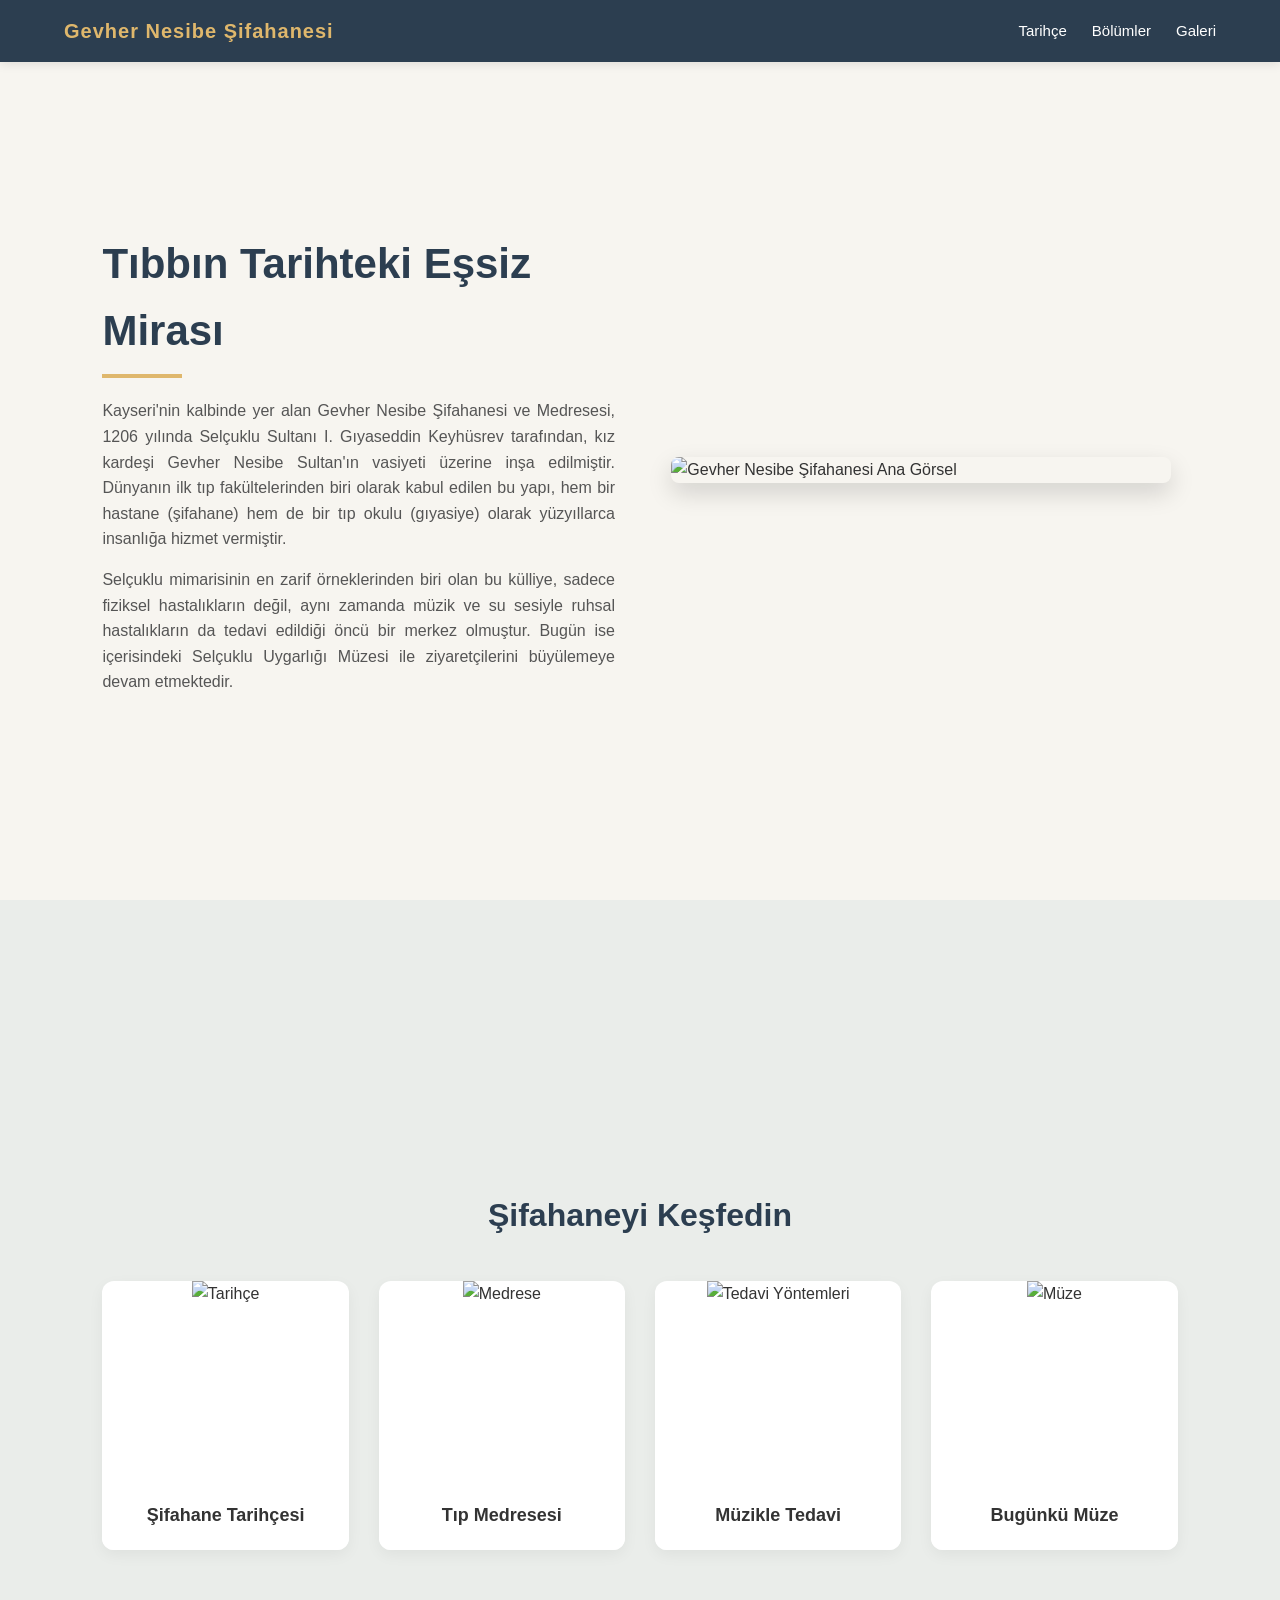
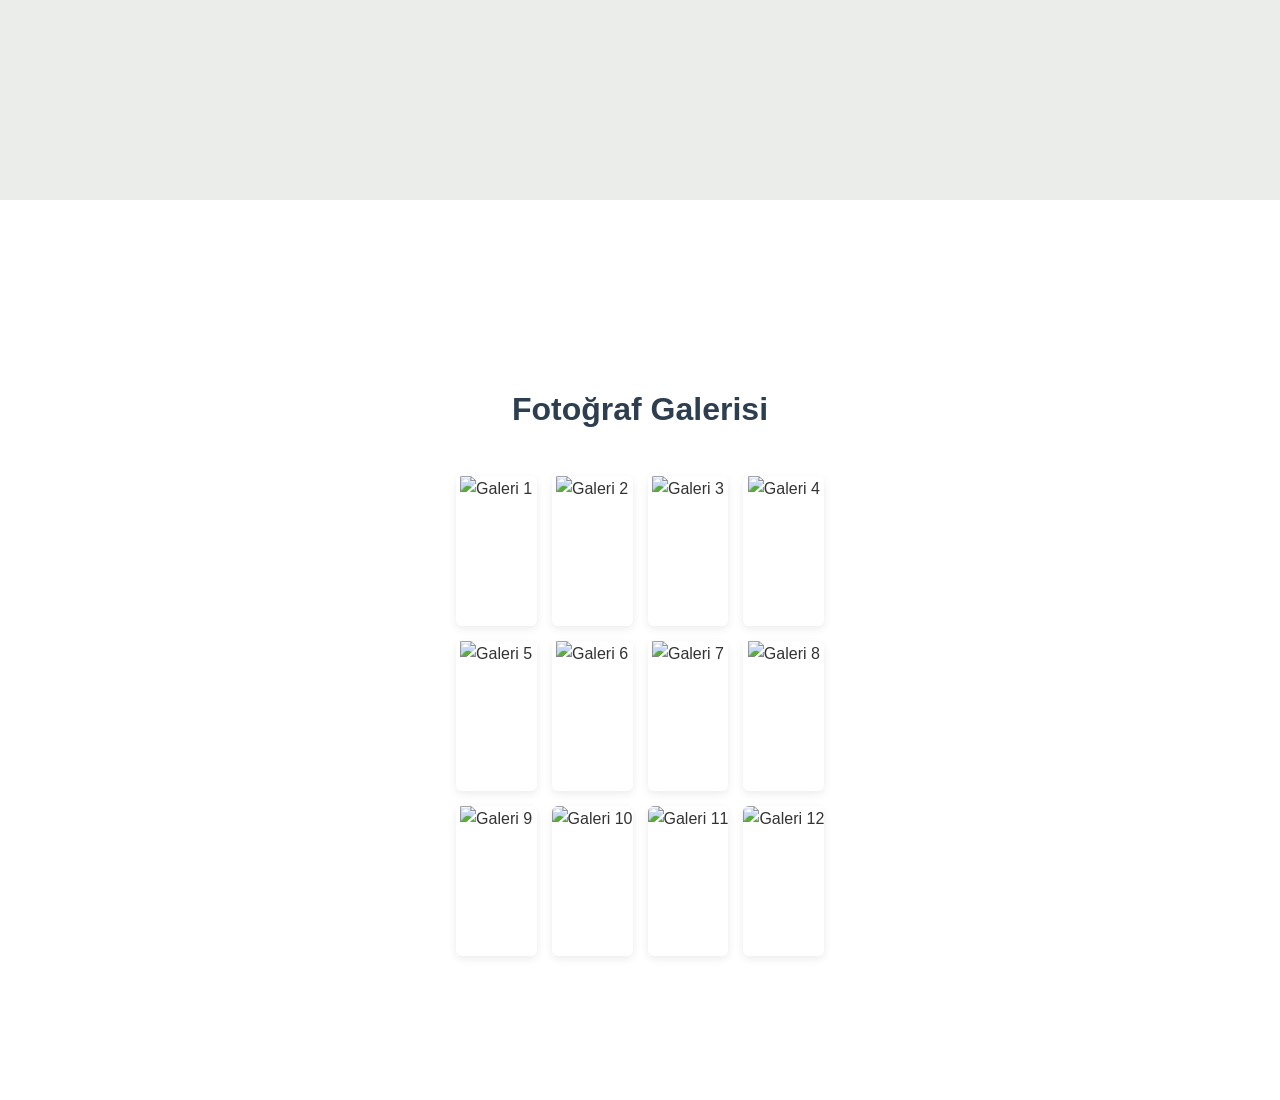
==== index.html @ 8f938eb9 "Add files via upload" ====
<!DOCTYPE html>
<html lang="tr">
<head>
    <meta charset="UTF-8">
    <meta name="viewport" content="width=device-width, initial-scale=1.0">
    <title>Gevher Nesibe Şifahanesi Tasarımı</title>
    <style>
        /* --- GENEL AYARLAR --- */
        * {
            margin: 0;
            padding: 0;
            box-sizing: border-box;
            font-family: 'Segoe UI', Tahoma, Geneva, Verdana, sans-serif;
            scroll-behavior: smooth;
        }

        body {
            background-color: #f7f5f0;
            color: #333;
            line-height: 1.6;
        }

        /* --- NAVBAR (GEZİNTİ ÇUBUĞU) --- */
        .navbar {
            position: fixed;
            top: 0;
            left: 0;
            width: 100%;
            background-color: #2c3e50;
            padding: 15px 5%;
            display: flex;
            justify-content: space-between;
            align-items: center;
            z-index: 1000;
            box-shadow: 0 2px 10px rgba(0,0,0,0.1);
        }

        .navbar .logo {
            color: #dfb76c;
            font-size: 20px;
            font-weight: bold;
            text-decoration: none;
            letter-spacing: 1px;
        }

        .nav-links {
            list-style: none;
            display: flex;
            gap: 25px;
        }

        .nav-links a {
            color: #fff;
            text-decoration: none;
            font-size: 15px;
            transition: color 0.3s ease;
        }

        .nav-links a:hover {
            color: #dfb76c;
        }

        /* --- SAYFA YAPILARI --- */
        .section {
            padding: 100px 8% 60px 8%;
            min-height: 100vh;
            display: flex;
            flex-direction: column;
            justify-content: center;
        }

        /* --- 1. SAYFA / GİRİŞ BÖLÜMÜ --- */
        #giris {
            background-color: #f7f5f0;
        }

        .hero-container {
            display: flex;
            align-items: center;
            gap: 50px;
        }

        .hero-text {
            flex: 1;
        }

        .hero-text h1 {
            font-size: 42px;
            color: #2c3e50;
            margin-bottom: 20px;
            position: relative;
        }

        .hero-text h1::after {
            content: '';
            display: block;
            width: 80px;
            height: 4px;
            background-color: #dfb76c;
            margin-top: 10px;
        }

        .hero-text p {
            font-size: 16px;
            color: #555;
            margin-bottom: 15px;
            text-align: justify;
        }

        .hero-image {
            flex: 1;
            display: flex;
            justify-content: center;
        }

        .hero-image img {
            width: 100%;
            max-width: 500px;
            height: auto;
            border-radius: 8px;
            box-shadow: 0 10px 25px rgba(0,0,0,0.15);
            object-fit: cover;
        }

        /* --- 2. SAYFA / MENÜ & KARTLAR BÖLÜMÜ --- */
        #kesfet {
            background-color: #eaedea;
            text-align: center;
        }

        #kesfet h2 {
            font-size: 32px;
            color: #2c3e50;
            margin-bottom: 40px;
        }

        .card-grid {
            display: grid;
            grid-template-columns: repeat(auto-fit, minmax(220px, 1fr));
            gap: 30px;
            width: 100%;
        }

        .card {
            background-color: #fff;
            border-radius: 12px;
            overflow: hidden;
            box-shadow: 0 5px 15px rgba(0,0,0,0.05);
            text-decoration: none;
            color: #333;
            /* İstediğin mini büyüme ve yumuşak geçiş efekti */
            transition: transform 0.4s cubic-bezier(0.175, 0.885, 0.32, 1.275), background-color 0.3s ease, box-shadow 0.3s ease;
            position: relative;
        }

        .card-img-wrapper {
            width: 100%;
            height: 200px;
            overflow: hidden;
        }

        .card img {
            width: 100%;
            height: 100%;
            object-fit: cover;
            transition: transform 0.4s ease;
        }

        .card h3 {
            padding: 20px 15px;
            font-size: 18px;
            background-color: #fff;
            transition: color 0.3s ease, background-color 0.3s ease;
        }

        /* Hover (İmleç üzerine gelince) Efektleri */
        .card:hover {
            transform: scale(1.06); /* Biraz büyütme */
            box-shadow: 0 15px 30px rgba(0,0,0,0.15);
        }

        .card:hover h3 {
            background-color: #2c3e50; /* Renklenme */
            color: #dfb76c;
        }

        .card:hover img {
            transform: scale(1.1); /* Resimde hafif zoom */
        }

        /* --- 3. SAYFA / 4x3 GALERİ BÖLÜMÜ --- */
        #galeri {
            background-color: #fff;
            text-align: center;
        }

        #galeri h2 {
            font-size: 32px;
            color: #2c3e50;
            margin-bottom: 40px;
        }

        /* 4 Kolonlu x 3 Satırlı Grid Alanı */
        .gallery-grid {
            display: grid;
            grid-template-columns: repeat(4, 1fr);
            gap: 15px;
            max-width: 1200px;
            margin: 0 auto;
        }

        .gallery-item {
            width: 100%;
            height: 150px;
            overflow: hidden;
            border-radius: 6px;
            box-shadow: 0 3px 8px rgba(0,0,0,0.08);
        }

        .gallery-item img {
            width: 100%;
            height: 100%;
            object-fit: cover;
            transition: transform 0.3s ease;
        }

        .gallery-item img:hover {
            transform: scale(1.08);
            cursor: pointer;
        }

        /* --- RESPONSIVE (MOBİL UYUMLULUK) --- */
        @media (max-width: 968px) {
            .hero-container {
                flex-direction: column-reverse;
                text-align: center;
            }
            .hero-text h1::after {
                margin: 10px auto 0 auto;
            }
            .gallery-grid {
                grid-template-columns: repeat(2, 1fr); /* Mobilde 2x6 düzenine döner */
            }
        }

        @media (max-width: 480px) {
            .gallery-grid {
                grid-template-columns: 1fr; /* Çok küçük ekranlarda tek kolon */
            }
            .nav-links {
                display: none; /* Basitlik adına mobilde linkleri gizledik */
            }
        }
    </style>
</head>
<body>

    <!-- NAVBAR BÖLÜMÜ -->
    <nav class="navbar">
        <a href="#" class="logo">Gevher Nesibe Şifahanesi</a>
        <ul class="nav-links">
            <li><a href="#giris">Tarihçe</a></li>
            <li><a href="#kesfet">Bölümler</a></li>
            <li><a href="#galeri">Galeri</a></li>
        </ul>
    </nav>

    <!-- 1. SAYFA: BAŞTA (GİRİŞ) -->
    <section id="giris" class="section">
        <div class="hero-container">
            <!-- Sol Taraf: Başlık ve 2 Paragraf -->
            <div class="hero-text">
                <h1>Tıbbın Tarihteki Eşsiz Mirası</h1>
                <p>Kayseri'nin kalbinde yer alan Gevher Nesibe Şifahanesi ve Medresesi, 1206 yılında Selçuklu Sultanı I. Gıyaseddin Keyhüsrev tarafından, kız kardeşi Gevher Nesibe Sultan'ın vasiyeti üzerine inşa edilmiştir. Dünyanın ilk tıp fakültelerinden biri olarak kabul edilen bu yapı, hem bir hastane (şifahane) hem de bir tıp okulu (gıyasiye) olarak yüzyıllarca insanlığa hizmet vermiştir.</p>
                <p>Selçuklu mimarisinin en zarif örneklerinden biri olan bu külliye, sadece fiziksel hastalıkların değil, aynı zamanda müzik ve su sesiyle ruhsal hastalıkların da tedavi edildiği öncü bir merkez olmuştur. Bugün ise içerisindeki Selçuklu Uygarlığı Müzesi ile ziyaretçilerini büyülemeye devam etmektedir.</p>
            </div>
            <!-- Sağ Taraf: Ana Resim -->
            <div class="hero-image">
                <img src="https://picsum.photos/id/1018/600/400" alt="Gevher Nesibe Şifahanesi Ana Görsel">
            </div>
        </div>
    </section>

    <!-- 2. SAYFA: 4 ADET ÖZEL ANIMASYONLU KART MENÜSÜ -->
    <section id="kesfet" class="section">
        <h2>Şifahaneyi Keşfedin</h2>
        <div class="card-grid">
            
            <!-- Kart 1 -->
            <a href="#tarihce-sayfasi.html" class="card">
                <div class="card-img-wrapper">
                    <img src="https://picsum.photos/id/1019/400/300" alt="Tarihçe">
                </div>
                <h3>Şifahane Tarihçesi</h3>
            </a>

            <!-- Kart 2 -->
            <a href="#medrese-sayfasi.html" class="card">
                <div class="card-img-wrapper">
                    <img src="https://picsum.photos/id/1020/400/300" alt="Medrese">
                </div>
                <h3>Tıp Medresesi</h3>
            </a>

            <!-- Kart 3 -->
            <a href="#tedavi-sayfasi.html" class="card">
                <div class="card-img-wrapper">
                    <img src="https://picsum.photos/id/1021/400/300" alt="Tedavi Yöntemleri">
                </div>
                <h3>Müzikle Tedavi</h3>
            </a>

            <!-- Kart 4 -->
            <a href="#muze-sayfasi.html" class="card">
                <div class="card-img-wrapper">
                    <img src="https://picsum.photos/id/1022/400/300" alt="Müze">
                </div>
                <h3>Bugünkü Müze</h3>
            </a>

        </div>
    </section>

    <!-- 3. SAYFA: EN ALTTA 12 KÜÇÜK RESİMLİK 4x3 ALAN -->
    <section id="galeri" class="section">
        <h2>Fotoğraf Galerisi</h2>
        <div class="gallery-grid">
            <!-- 12 Adet Küçük Resim Kutusu -->
            <div class="gallery-item"><img src="https://picsum.photos/id/1023/300/200" alt="Galeri 1"></div>
            <div class="gallery-item"><img src="https://picsum.photos/id/1024/300/200" alt="Galeri 2"></div>
            <div class="gallery-item"><img src="https://picsum.photos/id/1025/300/200" alt="Galeri 3"></div>
            <div class="gallery-item"><img src="https://picsum.photos/id/1026/300/200" alt="Galeri 4"></div>
            
            <div class="gallery-item"><img src="https://picsum.photos/id/1027/300/200" alt="Galeri 5"></div>
            <div class="gallery-item"><img src="https://picsum.photos/id/1028/300/200" alt="Galeri 6"></div>
            <div class="gallery-item"><img src="https://picsum.photos/id/1029/300/200" alt="Galeri 7"></div>
            <div class="gallery-item"><img src="https://picsum.photos/id/1031/300/200" alt="Galeri 8"></div>
            
            <div class="gallery-item"><img src="https://picsum.photos/id/1032/300/200" alt="Galeri 9"></div>
            <div class="gallery-item"><img src="https://picsum.photos/id/1033/300/200" alt="Galeri 10"></div>
            <div class="gallery-item"><img src="https://picsum.photos/id/1035/300/200" alt="Galeri 11"></div>
            <div class="gallery-item"><img src="https://picsum.photos/id/1036/300/200" alt="Galeri 12"></div>
        </div>
    </section>

</body>
</html>
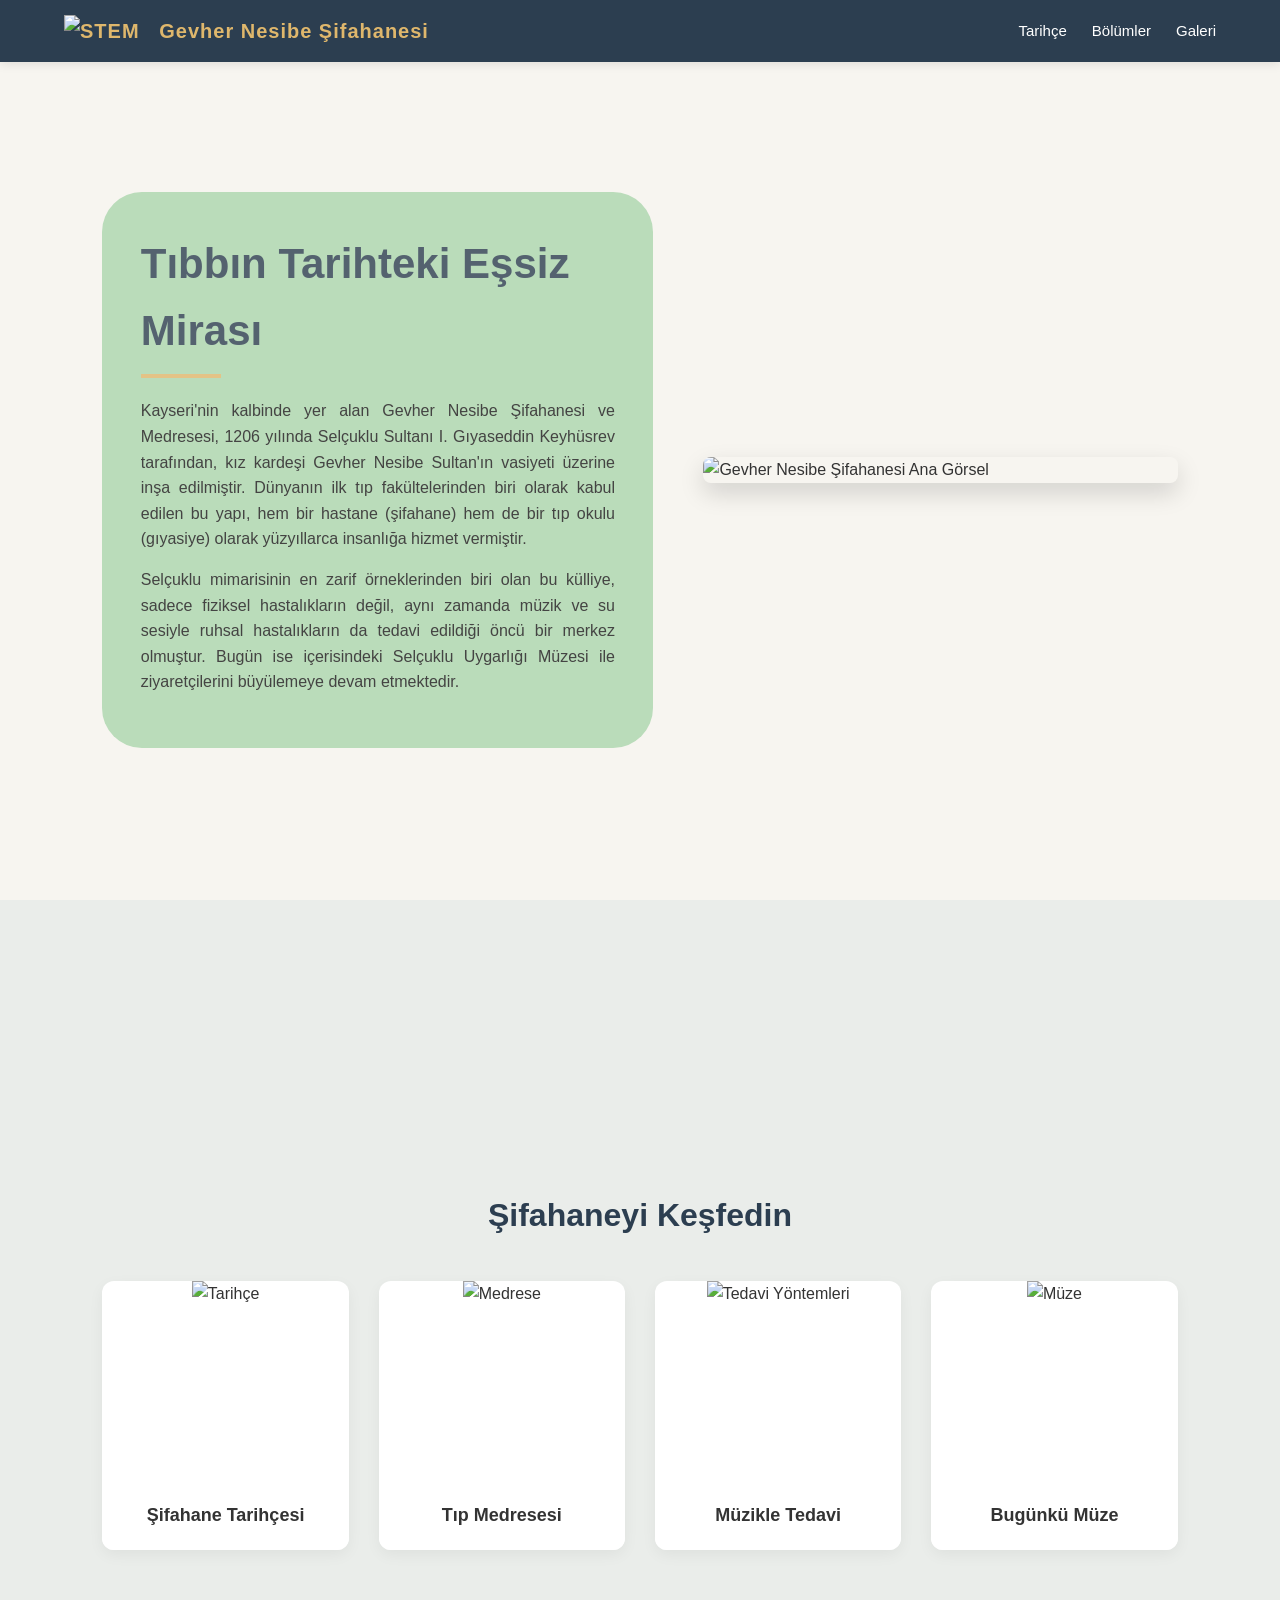
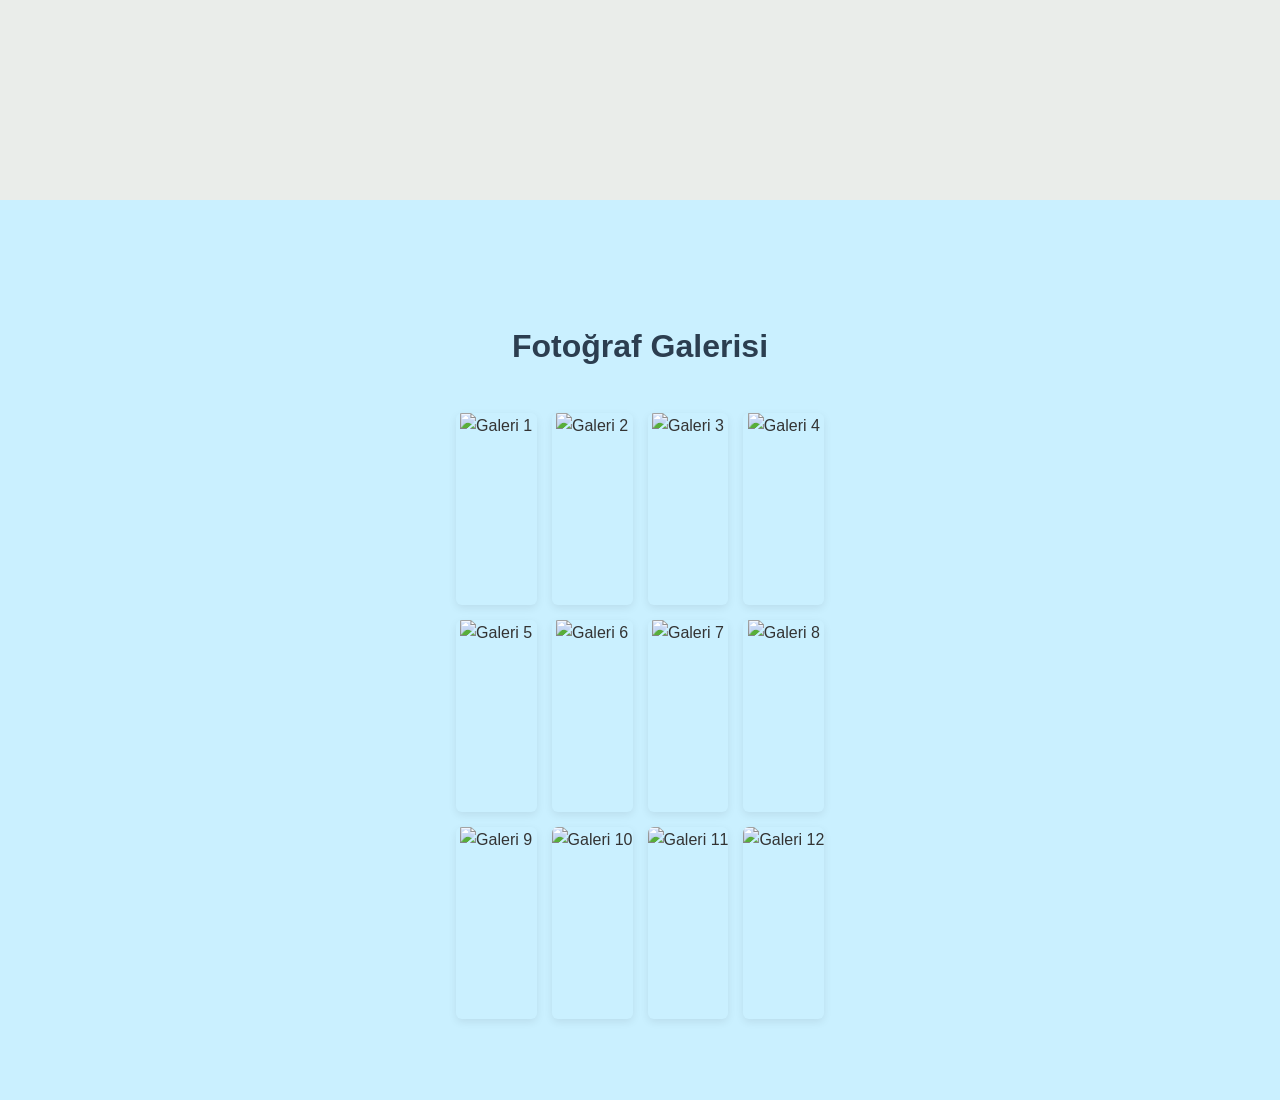
==== commit dc96342b: "version alpha2" ====
--- a/index.html
+++ b/index.html
@@ -4,260 +4,14 @@
     <meta charset="UTF-8">
     <meta name="viewport" content="width=device-width, initial-scale=1.0">
     <title>Gevher Nesibe Şifahanesi Tasarımı</title>
-    <style>
-        /* --- GENEL AYARLAR --- */
-        * {
-            margin: 0;
-            padding: 0;
-            box-sizing: border-box;
-            font-family: 'Segoe UI', Tahoma, Geneva, Verdana, sans-serif;
-            scroll-behavior: smooth;
-        }
-
-        body {
-            background-color: #f7f5f0;
-            color: #333;
-            line-height: 1.6;
-        }
-
-        /* --- NAVBAR (GEZİNTİ ÇUBUĞU) --- */
-        .navbar {
-            position: fixed;
-            top: 0;
-            left: 0;
-            width: 100%;
-            background-color: #2c3e50;
-            padding: 15px 5%;
-            display: flex;
-            justify-content: space-between;
-            align-items: center;
-            z-index: 1000;
-            box-shadow: 0 2px 10px rgba(0,0,0,0.1);
-        }
-
-        .navbar .logo {
-            color: #dfb76c;
-            font-size: 20px;
-            font-weight: bold;
-            text-decoration: none;
-            letter-spacing: 1px;
-        }
-
-        .nav-links {
-            list-style: none;
-            display: flex;
-            gap: 25px;
-        }
-
-        .nav-links a {
-            color: #fff;
-            text-decoration: none;
-            font-size: 15px;
-            transition: color 0.3s ease;
-        }
-
-        .nav-links a:hover {
-            color: #dfb76c;
-        }
-
-        /* --- SAYFA YAPILARI --- */
-        .section {
-            padding: 100px 8% 60px 8%;
-            min-height: 100vh;
-            display: flex;
-            flex-direction: column;
-            justify-content: center;
-        }
-
-        /* --- 1. SAYFA / GİRİŞ BÖLÜMÜ --- */
-        #giris {
-            background-color: #f7f5f0;
-        }
-
-        .hero-container {
-            display: flex;
-            align-items: center;
-            gap: 50px;
-        }
-
-        .hero-text {
-            flex: 1;
-        }
-
-        .hero-text h1 {
-            font-size: 42px;
-            color: #2c3e50;
-            margin-bottom: 20px;
-            position: relative;
-        }
-
-        .hero-text h1::after {
-            content: '';
-            display: block;
-            width: 80px;
-            height: 4px;
-            background-color: #dfb76c;
-            margin-top: 10px;
-        }
-
-        .hero-text p {
-            font-size: 16px;
-            color: #555;
-            margin-bottom: 15px;
-            text-align: justify;
-        }
-
-        .hero-image {
-            flex: 1;
-            display: flex;
-            justify-content: center;
-        }
-
-        .hero-image img {
-            width: 100%;
-            max-width: 500px;
-            height: auto;
-            border-radius: 8px;
-            box-shadow: 0 10px 25px rgba(0,0,0,0.15);
-            object-fit: cover;
-        }
-
-        /* --- 2. SAYFA / MENÜ & KARTLAR BÖLÜMÜ --- */
-        #kesfet {
-            background-color: #eaedea;
-            text-align: center;
-        }
-
-        #kesfet h2 {
-            font-size: 32px;
-            color: #2c3e50;
-            margin-bottom: 40px;
-        }
-
-        .card-grid {
-            display: grid;
-            grid-template-columns: repeat(auto-fit, minmax(220px, 1fr));
-            gap: 30px;
-            width: 100%;
-        }
-
-        .card {
-            background-color: #fff;
-            border-radius: 12px;
-            overflow: hidden;
-            box-shadow: 0 5px 15px rgba(0,0,0,0.05);
-            text-decoration: none;
-            color: #333;
-            /* İstediğin mini büyüme ve yumuşak geçiş efekti */
-            transition: transform 0.4s cubic-bezier(0.175, 0.885, 0.32, 1.275), background-color 0.3s ease, box-shadow 0.3s ease;
-            position: relative;
-        }
-
-        .card-img-wrapper {
-            width: 100%;
-            height: 200px;
-            overflow: hidden;
-        }
-
-        .card img {
-            width: 100%;
-            height: 100%;
-            object-fit: cover;
-            transition: transform 0.4s ease;
-        }
-
-        .card h3 {
-            padding: 20px 15px;
-            font-size: 18px;
-            background-color: #fff;
-            transition: color 0.3s ease, background-color 0.3s ease;
-        }
-
-        /* Hover (İmleç üzerine gelince) Efektleri */
-        .card:hover {
-            transform: scale(1.06); /* Biraz büyütme */
-            box-shadow: 0 15px 30px rgba(0,0,0,0.15);
-        }
-
-        .card:hover h3 {
-            background-color: #2c3e50; /* Renklenme */
-            color: #dfb76c;
-        }
-
-        .card:hover img {
-            transform: scale(1.1); /* Resimde hafif zoom */
-        }
-
-        /* --- 3. SAYFA / 4x3 GALERİ BÖLÜMÜ --- */
-        #galeri {
-            background-color: #fff;
-            text-align: center;
-        }
-
-        #galeri h2 {
-            font-size: 32px;
-            color: #2c3e50;
-            margin-bottom: 40px;
-        }
-
-        /* 4 Kolonlu x 3 Satırlı Grid Alanı */
-        .gallery-grid {
-            display: grid;
-            grid-template-columns: repeat(4, 1fr);
-            gap: 15px;
-            max-width: 1200px;
-            margin: 0 auto;
-        }
-
-        .gallery-item {
-            width: 100%;
-            height: 150px;
-            overflow: hidden;
-            border-radius: 6px;
-            box-shadow: 0 3px 8px rgba(0,0,0,0.08);
-        }
-
-        .gallery-item img {
-            width: 100%;
-            height: 100%;
-            object-fit: cover;
-            transition: transform 0.3s ease;
-        }
-
-        .gallery-item img:hover {
-            transform: scale(1.08);
-            cursor: pointer;
-        }
-
-        /* --- RESPONSIVE (MOBİL UYUMLULUK) --- */
-        @media (max-width: 968px) {
-            .hero-container {
-                flex-direction: column-reverse;
-                text-align: center;
-            }
-            .hero-text h1::after {
-                margin: 10px auto 0 auto;
-            }
-            .gallery-grid {
-                grid-template-columns: repeat(2, 1fr); /* Mobilde 2x6 düzenine döner */
-            }
-        }
-
-        @media (max-width: 480px) {
-            .gallery-grid {
-                grid-template-columns: 1fr; /* Çok küçük ekranlarda tek kolon */
-            }
-            .nav-links {
-                display: none; /* Basitlik adına mobilde linkleri gizledik */
-            }
-        }
-    </style>
+    <link rel="stylesheet" href="style.css">
+   
 </head>
 <body>
 
     <!-- NAVBAR BÖLÜMÜ -->
     <nav class="navbar">
-        <a href="#" class="logo">Gevher Nesibe Şifahanesi</a>
+        <a href="#" class="logo"><img src="" alt="STEM"> &nbsp; Gevher Nesibe Şifahanesi</a>
         <ul class="nav-links">
             <li><a href="#giris">Tarihçe</a></li>
             <li><a href="#kesfet">Bölümler</a></li>
@@ -276,7 +30,7 @@
             </div>
             <!-- Sağ Taraf: Ana Resim -->
             <div class="hero-image">
-                <img src="https://picsum.photos/id/1018/600/400" alt="Gevher Nesibe Şifahanesi Ana Görsel">
+                <img src="fho/01/010.jpeg" alt="Gevher Nesibe Şifahanesi Ana Görsel">
             </div>
         </div>
     </section>
@@ -289,7 +43,7 @@
             <!-- Kart 1 -->
             <a href="#tarihce-sayfasi.html" class="card">
                 <div class="card-img-wrapper">
-                    <img src="https://picsum.photos/id/1019/400/300" alt="Tarihçe">
+                    <img src="fho/01/0110.jpeg" alt="Tarihçe">
                 </div>
                 <h3>Şifahane Tarihçesi</h3>
             </a>
@@ -297,7 +51,7 @@
             <!-- Kart 2 -->
             <a href="#medrese-sayfasi.html" class="card">
                 <div class="card-img-wrapper">
-                    <img src="https://picsum.photos/id/1020/400/300" alt="Medrese">
+                    <img src="fho/01/0120.webp" alt="Medrese">
                 </div>
                 <h3>Tıp Medresesi</h3>
             </a>
@@ -305,7 +59,7 @@
             <!-- Kart 3 -->
             <a href="#tedavi-sayfasi.html" class="card">
                 <div class="card-img-wrapper">
-                    <img src="https://picsum.photos/id/1021/400/300" alt="Tedavi Yöntemleri">
+                    <img src="fho/01/0130.jpeg" alt="Tedavi Yöntemleri">
                 </div>
                 <h3>Müzikle Tedavi</h3>
             </a>
@@ -313,7 +67,7 @@
             <!-- Kart 4 -->
             <a href="#muze-sayfasi.html" class="card">
                 <div class="card-img-wrapper">
-                    <img src="https://picsum.photos/id/1022/400/300" alt="Müze">
+                    <img src="fho/01/010.jpeg" alt="Müze">
                 </div>
                 <h3>Bugünkü Müze</h3>
             </a>
@@ -326,20 +80,20 @@
         <h2>Fotoğraf Galerisi</h2>
         <div class="gallery-grid">
             <!-- 12 Adet Küçük Resim Kutusu -->
-            <div class="gallery-item"><img src="https://picsum.photos/id/1023/300/200" alt="Galeri 1"></div>
-            <div class="gallery-item"><img src="https://picsum.photos/id/1024/300/200" alt="Galeri 2"></div>
-            <div class="gallery-item"><img src="https://picsum.photos/id/1025/300/200" alt="Galeri 3"></div>
-            <div class="gallery-item"><img src="https://picsum.photos/id/1026/300/200" alt="Galeri 4"></div>
+            <div class="gallery-item"><img src="fho/01/0111.jpeg" alt="Galeri 1"></div>
+            <div class="gallery-item"><img src="fho/01/0112.jpeg" alt="Galeri 2"></div>
+            <div class="gallery-item"><img src="fho/01/0113.jpeg" alt="Galeri 3"></div>
+            <div class="gallery-item"><img src="fho/01/0114.jpeg" alt="Galeri 4"></div>
             
-            <div class="gallery-item"><img src="https://picsum.photos/id/1027/300/200" alt="Galeri 5"></div>
-            <div class="gallery-item"><img src="https://picsum.photos/id/1028/300/200" alt="Galeri 6"></div>
-            <div class="gallery-item"><img src="https://picsum.photos/id/1029/300/200" alt="Galeri 7"></div>
-            <div class="gallery-item"><img src="https://picsum.photos/id/1031/300/200" alt="Galeri 8"></div>
+            <div class="gallery-item"><img src="fho/01/0115.jpeg" alt="Galeri 5"></div>
+            <div class="gallery-item"><img src="fho/01/0116.jpeg" alt="Galeri 6"></div>
+            <div class="gallery-item"><img src="fho/01/0117.jpeg" alt="Galeri 7"></div>
+            <div class="gallery-item"><img src="fho/01/0118.jpeg" alt="Galeri 8"></div>
             
-            <div class="gallery-item"><img src="https://picsum.photos/id/1032/300/200" alt="Galeri 9"></div>
-            <div class="gallery-item"><img src="https://picsum.photos/id/1033/300/200" alt="Galeri 10"></div>
-            <div class="gallery-item"><img src="https://picsum.photos/id/1035/300/200" alt="Galeri 11"></div>
-            <div class="gallery-item"><img src="https://picsum.photos/id/1036/300/200" alt="Galeri 12"></div>
+            <div class="gallery-item"><img src="fho/01/0119.jpeg" alt="Galeri 9"></div>
+            <div class="gallery-item"><img src="fho/01/0121.jpeg" alt="Galeri 10"></div>
+            <div class="gallery-item"><img src="fho/01/0122.jpeg" alt="Galeri 11"></div>
+            <div class="gallery-item"><img src="fho/01/0123.jpeg" alt="Galeri 12"></div>
         </div>
     </section>
 
--- a/style.css
+++ b/style.css
@@ -0,0 +1,278 @@
+/* --- GENEL AYARLAR --- */
+* {
+    margin: 0;
+    padding: 0;
+    box-sizing: border-box;
+    font-family: 'Segoe UI', Tahoma, Geneva, Verdana, sans-serif;
+    scroll-behavior: smooth;
+}
+
+body {
+    background-color: #f7f5f0;
+    color: #333;
+    line-height: 1.6;
+}
+
+/* --- NAVBAR (GEZİNTİ ÇUBUĞU) --- */
+.navbar {
+    position: fixed;
+    top: 0;
+    left: 0;
+    width: 100%;
+    background-color: #2c3e50;
+    padding: 15px 5%;
+    display: flex;
+    justify-content: space-between;
+    align-items: center;
+    z-index: 1000;
+    box-shadow: 0 2px 10px rgba(0, 0, 0, 0.1);
+}
+
+.navbar .logo {
+    color: #dfb76c;
+    font-size: 20px;
+    font-weight: bold;
+    text-decoration: none;
+    letter-spacing: 1px;
+}
+
+.nav-links {
+    list-style: none;
+    display: flex;
+    gap: 25px;
+}
+
+.nav-links a {
+    color: #fff;
+    text-decoration: none;
+    font-size: 15px;
+    transition: color 0.3s ease;
+}
+
+.nav-links a:hover {
+    color: #dfb76c;
+}
+
+/* --- SAYFA YAPILARI --- */
+.section {
+    padding: 100px 8% 60px 8%;
+    min-height: 100vh;
+    display: flex;
+    flex-direction: column;
+    justify-content: center;
+}
+
+/* --- 1. SAYFA / GİRİŞ BÖLÜMÜ --- */
+#giris {
+    background-color: #f7f5f0;
+    background-image: url(fho/00/1jpg.jpg);
+    background-repeat: no-repeat;
+    background-attachment: fixed;
+    background-size: cover;
+}
+
+.hero-container {
+    display: flex;
+    align-items: center;
+    gap: 50px;
+}
+
+.hero-text {
+    background-color: #abd6ad;
+    flex: 1;
+    opacity: 0.8    ;
+    border-radius: 40px;
+    padding: 3vw;
+}
+
+/* Target the hero-text ONLY when its parent is hovered */
+.hero-container:hover .hero-text {
+    background-color: #abd6ad;
+    flex: 1;
+    opacity: 1; /* Changed 90% to 0.9 for standard CSS compatibility */
+    border-radius: 40px;
+    padding: 3vw;
+}
+
+.hero-text h1 {
+    font-size: 42px;
+    color: #2c3e50;
+    margin-bottom: 20px;
+    position: relative;
+}
+
+.hero-text h1::after {
+    content: '';
+    display: block;
+    width: 80px;
+    height: 4px;
+    background-color: #dfb76c;  
+    margin-top: 10px;
+}
+
+.hero-text p {
+    font-size: 16px;
+    color: #181818;
+    margin-bottom: 15px;
+    text-align: justify;
+    background-blend-mode: darken;
+}
+
+.hero-image {
+    border-radius: 50px;
+    flex: 1;
+    display: flex;
+    justify-content: center;
+}
+
+.hero-image img {
+    width: 100%;
+    max-width: 500px;
+    height: auto;
+    border-radius: 8px;
+    box-shadow: 0 10px 25px rgba(0, 0, 0, 0.15);
+    object-fit:fill;
+}
+
+/* --- 2. SAYFA / MENÜ & KARTLAR BÖLÜMÜ --- */
+#kesfet {
+    background-color: #eaedea;
+    text-align: center;
+    background-image: url(fho/00/7jpg.jpg);
+    background-repeat: no-repeat;
+    background-size: cover;
+    background-attachment: fixed;
+}
+
+#kesfet h2 {
+    font-size: 32px;
+    color: #2c3e50;
+    margin-bottom: 40px;
+}
+
+.card-grid {
+    display: grid;
+    grid-template-columns: repeat(auto-fit, minmax(220px, 1fr));
+    gap: 30px;
+    width: 100%;
+}
+
+.card {
+    background-color: #fff;
+    border-radius: 12px;
+    overflow: hidden;
+    box-shadow: 0 5px 15px rgba(0, 0, 0, 0.05);
+    text-decoration: none;
+    color: #333;
+    /* İstediğin mini büyüme ve yumuşak geçiş efekti */
+    transition: transform 0.4s cubic-bezier(0.175, 0.885, 0.32, 1.275), background-color 0.3s ease, box-shadow 0.3s ease;
+    position: relative;
+}
+
+.card-img-wrapper {
+    width: 100%;
+    height: 200px;
+    overflow: hidden;
+}
+
+.card img {
+    width: 100%;
+    height: 100%;
+    object-fit: cover;
+    transition: transform 0.4s ease;
+}
+
+.card h3 {
+    padding: 20px 15px;
+    font-size: 18px;
+    background-color: #fff;
+    transition: color 0.3s ease, background-color 0.3s ease;
+}
+
+/* Hover (İmleç üzerine gelince) Efektleri */
+.card:hover {
+    transform: scale(1.06);
+    /* Biraz büyütme */
+    box-shadow: 0 15px 30px rgba(0, 0, 0, 0.15);
+}
+
+.card:hover h3 {
+    background-color: #2c3e50;
+    /* Renklenme */
+    color: #dfb76c;
+}
+
+.card:hover img {
+    transform: scale(1.1);
+    /* Resimde hafif zoom */
+}
+
+/* --- 3. SAYFA / 4x3 GALERİ BÖLÜMÜ --- */
+#galeri {
+    background-color: #caf0ff;
+    text-align: center;
+}
+
+#galeri h2 {
+    font-size: 32px;
+    color: #2c3e50;
+    margin-bottom: 40px;
+}
+
+/* 4 Kolonlu x 3 Satırlı Grid Alanı */
+.gallery-grid {
+    display: grid;
+    grid-template-columns: repeat(4, 1fr);
+    gap: 15px;
+    max-width: 1600px;
+    margin: 0 auto;
+}
+
+.gallery-item {
+    width: 100%;
+    height: 15vw;
+    overflow: hidden;
+    border-radius: 6px;
+    box-shadow: 0 3px 8px rgba(0, 0, 0, 0.08);
+}
+
+.gallery-item img {
+    width: 100%;
+    height: 100%;
+    object-fit: cover;
+    transition: transform 0.3s ease;
+}
+
+.gallery-item img:hover {
+    transform: scale(1.08);
+    cursor: pointer;
+}
+
+/* --- RESPONSIVE (MOBİL UYUMLULUK) --- */
+@media (max-width: 968px) {
+    .hero-container {
+        flex-direction: column-reverse;
+        text-align: center;
+    }
+
+    .hero-text h1::after {
+        margin: 10px auto 0 auto;
+    }
+
+    .gallery-grid {
+        grid-template-columns: repeat(2, 1fr);
+        /* Mobilde 2x6 düzenine döner */
+    }
+}
+
+@media (max-width: 480px) {
+    .gallery-grid {
+        grid-template-columns: 1fr;
+        /* Çok küçük ekranlarda tek kolon */
+    }
+
+    .nav-links {
+        display: none;
+        /* Basitlik adına mobilde linkleri gizledik */
+    }
+}
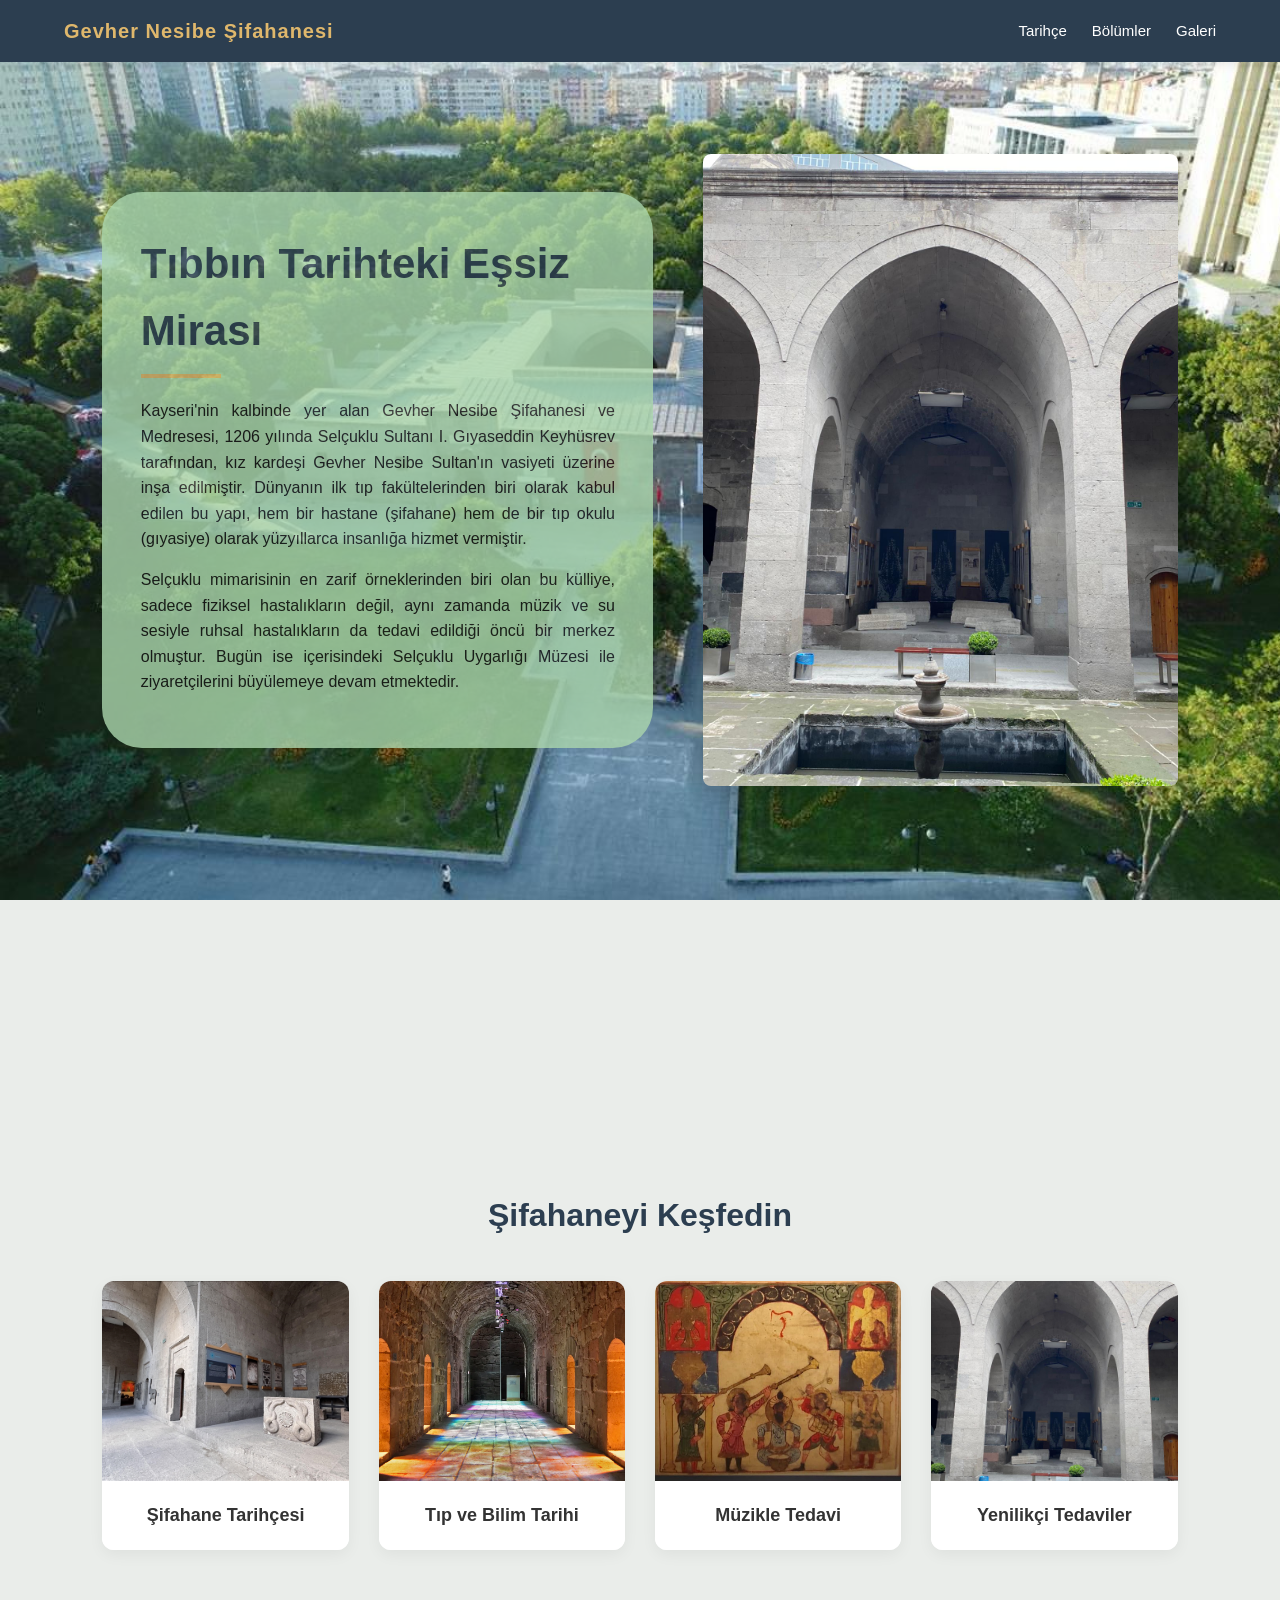
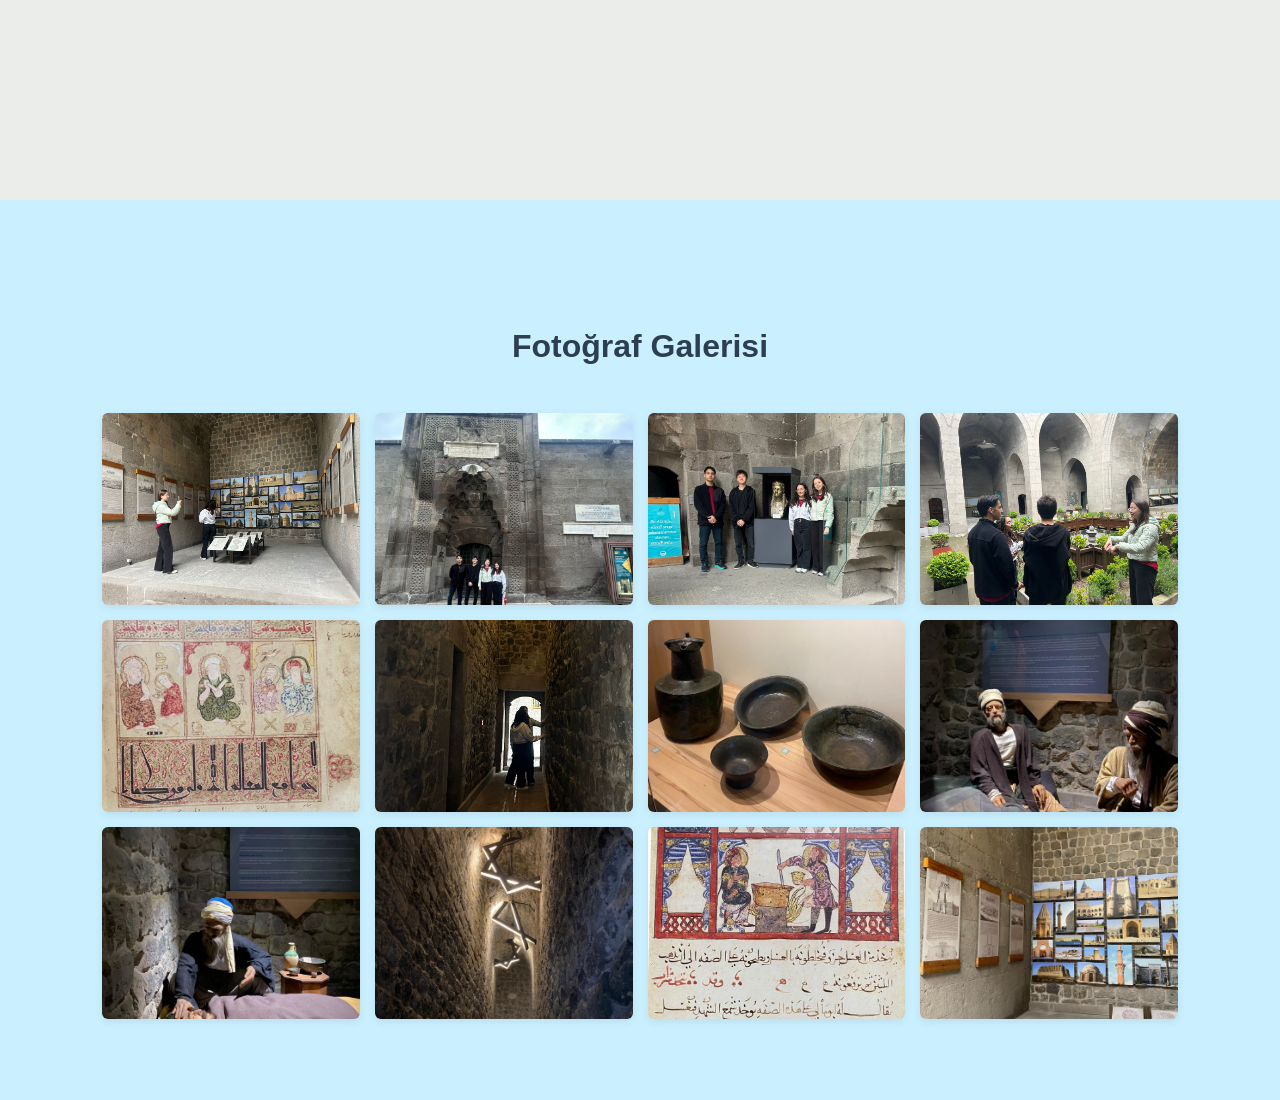
==== commit f10b7497: "Proje güncellendi" ====
--- a/index.html
+++ b/index.html
@@ -11,7 +11,7 @@
 
     <!-- NAVBAR BÖLÜMÜ -->
     <nav class="navbar">
-        <a href="#" class="logo"><img src="" alt="STEM"> &nbsp; Gevher Nesibe Şifahanesi</a>
+        <a href="#" class="logo"> Gevher Nesibe Şifahanesi</a>
         <ul class="nav-links">
             <li><a href="#giris">Tarihçe</a></li>
             <li><a href="#kesfet">Bölümler</a></li>
@@ -53,7 +53,7 @@
                 <div class="card-img-wrapper">
                     <img src="fho/01/0120.webp" alt="Medrese">
                 </div>
-                <h3>Tıp Medresesi</h3>
+                <h3>Tıp ve Bilim Tarihi</h3>
             </a>
 
             <!-- Kart 3 -->
@@ -65,11 +65,11 @@
             </a>
 
             <!-- Kart 4 -->
-            <a href="#muze-sayfasi.html" class="card">
+            <a href="/yty/" class="card">
                 <div class="card-img-wrapper">
                     <img src="fho/01/010.jpeg" alt="Müze">
                 </div>
-                <h3>Bugünkü Müze</h3>
+                <h3>Yenilikçi Tedaviler</h3>
             </a>
 
         </div>
--- a/style.css
+++ b/style.css
@@ -263,14 +263,34 @@
         grid-template-columns: repeat(2, 1fr);
         /* Mobilde 2x6 düzenine döner */
     }
-}
-
-@media (max-width: 480px) {
+
+    .gallery-item {
+        height: 40vw;
+        min-height: 180px;
+    }
+
+    .nav-links {
+        display: none;
+        /* Basitlik adına mobilde linkleri gizledik */
+    }
+}
+
+@media (max-width: 600px) {
+    .gallery-item {
+        height: 55vw;
+    }
+}
+
+@media (max-width: 350px) {
     .gallery-grid {
         grid-template-columns: 1fr;
         /* Çok küçük ekranlarda tek kolon */
     }
 
+    .gallery-item {
+        height: 65vw;
+    }
+
     .nav-links {
         display: none;
         /* Basitlik adına mobilde linkleri gizledik */
